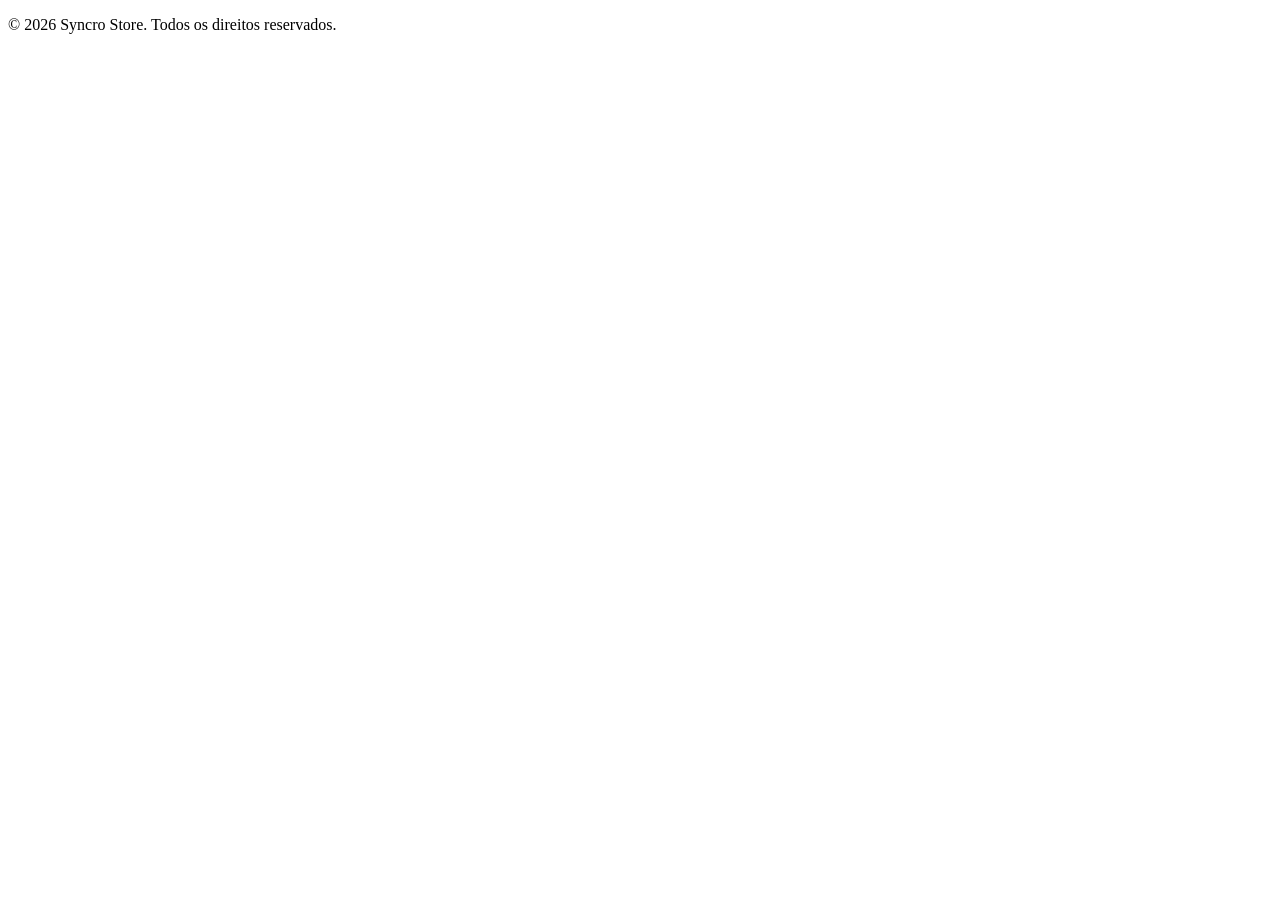
==== contato.html @ a51e1f82 "Update" ====
<!DOCTYPE html>
<html lang="en">
<head>
    <meta charset="UTF-8">
    <meta name="viewport" content="width=device-width, initial-scale=1.0">
    <title>Document</title>
</head>
<body>
    
    <footer>
        <p>&copy; 2026 <span>Syncro Store</span>. Todos os direitos reservados.</p>
    </footer>
</body>
</html>
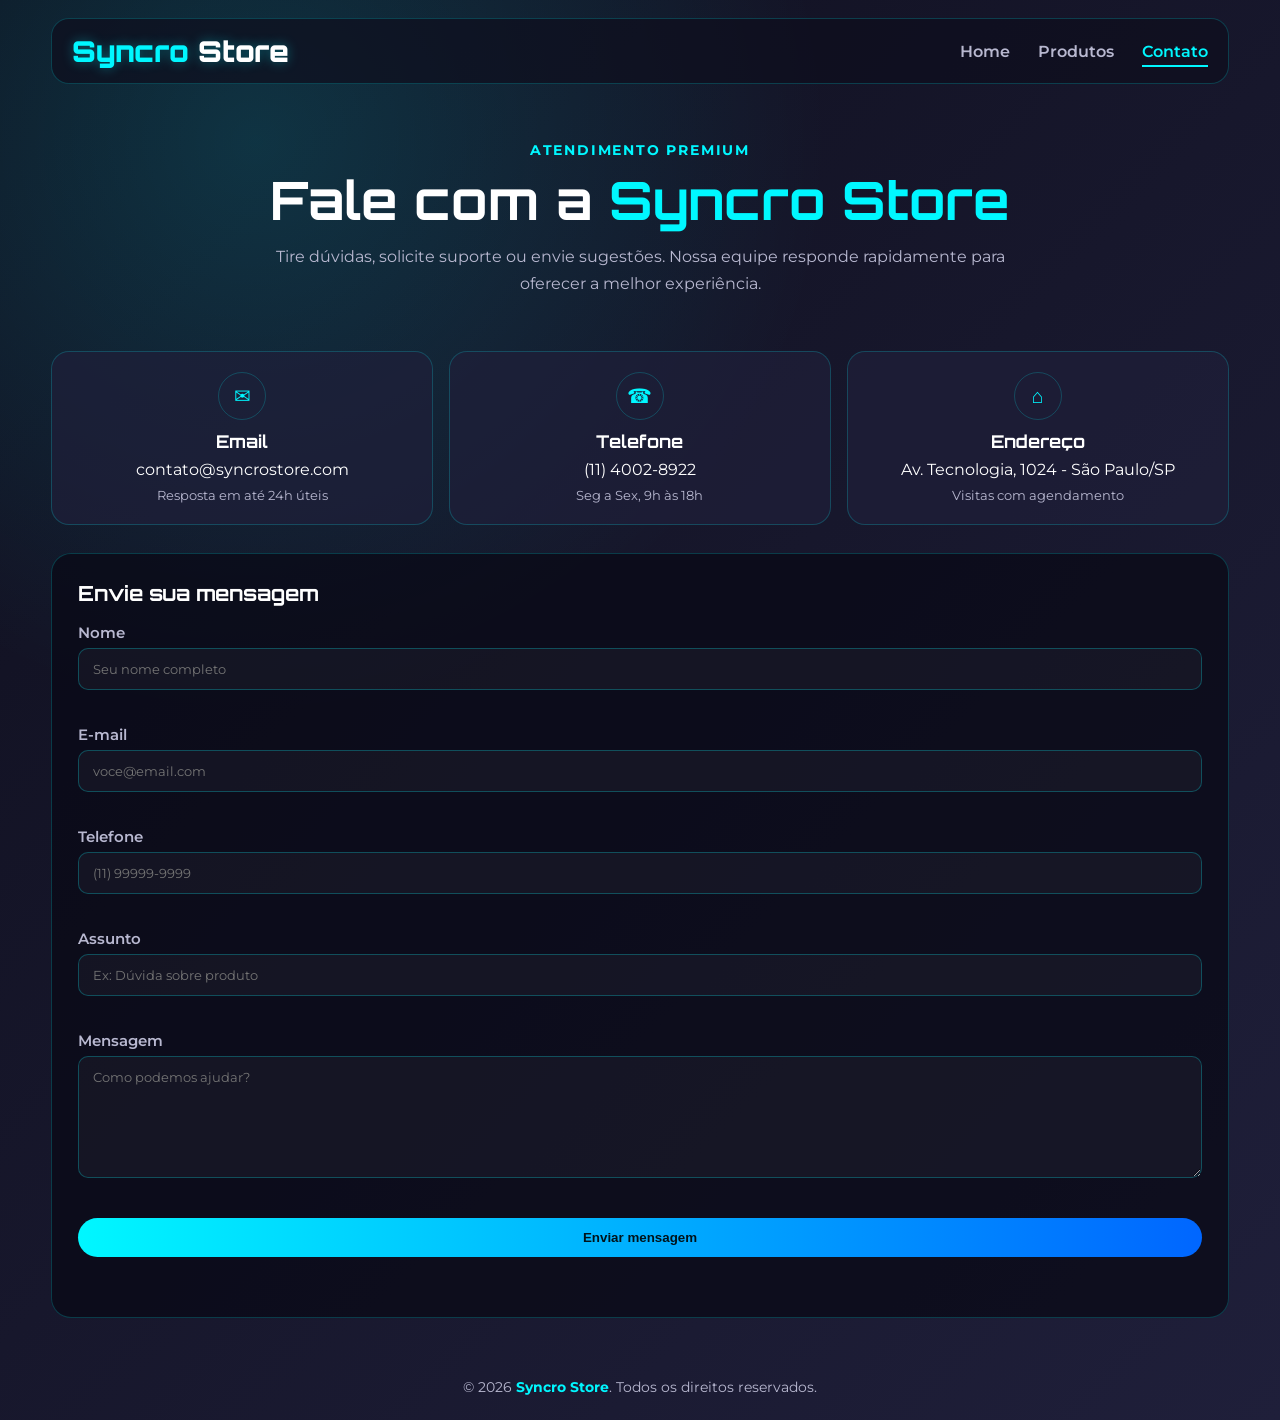
==== commit 6ff6cb13: "Update pág contato" ====
--- a/contato.html
+++ b/contato.html
@@ -1,14 +1,104 @@
 <!DOCTYPE html>
-<html lang="en">
+<html lang="pt-br">
 <head>
     <meta charset="UTF-8">
     <meta name="viewport" content="width=device-width, initial-scale=1.0">
-    <title>Document</title>
+    <meta name="theme-color" content="#0f0f1e">
+    <title>Contato | Syncro Store</title>
+
+    <link rel="preconnect" href="https://fonts.googleapis.com">
+    <link rel="preconnect" href="https://fonts.gstatic.com" crossorigin>
+    <link href="https://fonts.googleapis.com/css2?family=Montserrat:ital,wght@0,100..900;1,100..900&family=Orbitron:wght@400..900&display=swap" rel="stylesheet">
+
+    <link rel="stylesheet" href="./styles/contato.css">
 </head>
 <body>
-    
+    <header>
+        <a href="index.html" class="logo" id="logo">
+            <span>Syncro</span> Store
+        </a>
+        <nav>
+            <a href="index.html">Home</a>
+            <a href="produtos.html">Produtos</a>
+            <a href="contato.html" class="active-link">Contato</a>
+        </nav>
+    </header>
+
+    <main class="container">
+        <section class="hero">
+            <p class="hero-tag">Atendimento Premium</p>
+            <h1 class="hero-title">Fale com a <span>Syncro Store</span></h1>
+            <p class="hero-subtitle">
+                Tire dúvidas, solicite suporte ou envie sugestões. Nossa equipe responde rapidamente para oferecer a melhor experiência.
+            </p>
+        </section>
+
+        <section class="contact-grid">
+            <article class="contact-card">
+                <div class="card-icon">✉</div>
+                <h2>Email</h2>
+                <p>contato@syncrostore.com</p>
+                <small>Resposta em até 24h úteis</small>
+            </article>
+
+            <article class="contact-card">
+                <div class="card-icon">☎</div>
+                <h2>Telefone</h2>
+                <p>(11) 4002-8922</p>
+                <small>Seg a Sex, 9h às 18h</small>
+            </article>
+
+            <article class="contact-card">
+                <div class="card-icon">⌂</div>
+                <h2>Endereço</h2>
+                <p>Av. Tecnologia, 1024 - São Paulo/SP</p>
+                <small>Visitas com agendamento</small>
+            </article>
+        </section>
+
+        <section class="form-section">
+            <h2>Envie sua mensagem</h2>
+            <form id="contactForm" novalidate>
+                <div class="input-group">
+                    <label for="name">Nome</label>
+                    <input type="text" id="name" name="name" class="form-input" placeholder="Seu nome completo" required>
+                    <span class="error-message" data-error-for="name"></span>
+                </div>
+
+                <div class="input-group">
+                    <label for="email">E-mail</label>
+                    <input type="email" id="email" name="email" class="form-input" placeholder="voce@email.com" required>
+                    <span class="error-message" data-error-for="email"></span>
+                </div>
+
+                <div class="input-group">
+                    <label for="phone">Telefone</label>
+                    <input type="tel" id="phone" name="phone" class="form-input" placeholder="(11) 99999-9999" maxlength="15">
+                    <span class="error-message" data-error-for="phone"></span>
+                </div>
+
+                <div class="input-group">
+                    <label for="subject">Assunto</label>
+                    <input type="text" id="subject" name="subject" class="form-input" placeholder="Ex: Dúvida sobre produto" required>
+                    <span class="error-message" data-error-for="subject"></span>
+                </div>
+
+                <div class="input-group">
+                    <label for="message">Mensagem</label>
+                    <textarea id="message" name="message" class="form-textarea" rows="6" placeholder="Como podemos ajudar?" required></textarea>
+                    <span class="error-message" data-error-for="message"></span>
+                </div>
+
+                <button type="submit" class="btn-submit">Enviar mensagem</button>
+                <p id="formStatus" class="form-status" aria-live="polite"></p>
+            </form>
+        </section>
+    </main>
+
     <footer>
         <p>&copy; 2026 <span>Syncro Store</span>. Todos os direitos reservados.</p>
     </footer>
+
+    <script src="./scripts/contato.js"></script>
 </body>
-</html>+</html>
--- a/styles/contato.css
+++ b/styles/contato.css
@@ -0,0 +1,333 @@
+@charset "UTF-8";
+
+* {
+    margin: 0;
+    padding: 0;
+    box-sizing: border-box;
+}
+
+:root{
+    --bg-1: #0f0f1e;
+    --bg-2: #1f1f3a;
+    --accent: #00f7ff;
+    --accent-2: #0066ff;
+    --text: #ffffff;
+    --text-soft: #b8b8d0;
+    --card: rgba(31, 31, 58, 0.72);
+    --border: rgba(0, 247, 255, 0.2);
+    --danger: #ff5f7a;
+    --success: #5dffbf;
+}
+
+body {
+    font-family: "Montserrat", sans-serif;
+    background: radial-gradient(circle at 20% 10%, rgba(0, 247, 255, 0.15), transparent 35%),
+                linear-gradient(135deg, var(--bg-1) 0%, var(--bg-2) 100%);
+    color: var(--text);
+    min-height: 100vh;
+    opacity: 0;
+    animation: pageFade 0.8s ease forwards;
+}
+
+@keyframes pageFade {
+    from {
+        opacity: 0;
+        transform: translateY(12px);
+    }
+    to {
+        opacity: 1;
+        transform: translateY(0);
+    }
+}
+
+header {
+    position: sticky;
+    top: 0;
+    z-index: 15;
+    width: min(1200px, 92%);
+    margin: 18px auto 0;
+    padding: 14px 20px;
+    border: 1px solid var(--border);
+    border-radius: 18px;
+    background: rgba(15, 15, 30, 0.72);
+    backdrop-filter: blur(8px);
+    display: flex;
+    align-items: center;
+    justify-content: space-between;
+}
+
+.logo {
+    text-decoration: none;
+    color: var(--text);
+    font-size: 1.8rem;
+    font-weight: 900;
+    font-family: "Orbitron", sans-serif;
+    text-shadow: 0 0 12px rgba(0, 247, 255, 0.35);
+}
+
+.logo span {
+    color: var(--accent);
+}
+
+nav {
+    display: flex;
+    gap: 28px;
+}
+
+nav a {
+    text-decoration: none;
+    color: var(--text-soft);
+    font-weight: 600;
+    position: relative;
+    transition: color 0.25s ease;
+}
+
+nav a:hover,
+nav a.active-link {
+    color: var(--accent);
+}
+
+nav a::after {
+    content: "";
+    position: absolute;
+    left: 0;
+    bottom: -6px;
+    width: 0;
+    height: 2px;
+    background: var(--accent);
+    transition: width 0.3s ease;
+}
+
+nav a:hover::after,
+nav a.active-link::after {
+    width: 100%;
+}
+
+.container {
+    width: min(1200px, 92%);
+    margin: 30px auto 60px;
+    display: grid;
+    gap: 28px;
+}
+
+.hero {
+    text-align: center;
+    padding: 26px 14px;
+}
+
+.hero-tag {
+    display: inline-block;
+    color: var(--accent);
+    letter-spacing: 1.8px;
+    text-transform: uppercase;
+    font-size: 0.86rem;
+    font-weight: 700;
+    margin-bottom: 12px;
+}
+
+.hero-title {
+    font-family: "Orbitron", sans-serif;
+    font-size: clamp(2rem, 4.8vw, 3.3rem);
+    line-height: 1.15;
+    margin-bottom: 12px;
+}
+
+.hero-title span {
+    color: var(--accent);
+}
+
+.hero-subtitle {
+    max-width: 760px;
+    margin: 0 auto;
+    color: var(--text-soft);
+    line-height: 1.7;
+}
+
+.contact-grid {
+    display: grid;
+    grid-template-columns: repeat(3, minmax(0, 1fr));
+    gap: 16px;
+}
+
+.contact-card {
+    background: var(--card);
+    border: 1px solid var(--border);
+    border-radius: 18px;
+    padding: 20px;
+    text-align: center;
+    transition: transform 0.3s ease, box-shadow 0.3s ease;
+}
+
+.contact-card:hover {
+    transform: translateY(-4px);
+    box-shadow: 0 15px 28px rgba(0, 247, 255, 0.12);
+}
+
+.card-icon {
+    width: 48px;
+    height: 48px;
+    margin: 0 auto 10px;
+    border-radius: 50%;
+    border: 1px solid var(--border);
+    display: grid;
+    place-items: center;
+    font-size: 1.25rem;
+    color: var(--accent);
+}
+
+.contact-card h2 {
+    font-family: "Orbitron", sans-serif;
+    margin-bottom: 8px;
+    font-size: 1.1rem;
+}
+
+.contact-card p {
+    margin-bottom: 6px;
+}
+
+.contact-card small {
+    color: var(--text-soft);
+}
+
+.form-section {
+    background: rgba(10, 10, 23, 0.76);
+    border: 1px solid var(--border);
+    border-radius: 20px;
+    padding: 26px;
+}
+
+.form-section h2 {
+    font-family: "Orbitron", sans-serif;
+    margin-bottom: 18px;
+    font-size: 1.3rem;
+}
+
+#contactForm {
+    display: grid;
+    gap: 14px;
+}
+
+.input-group {
+    display: grid;
+    gap: 6px;
+}
+
+label {
+    font-size: 0.93rem;
+    font-weight: 600;
+    color: var(--text-soft);
+}
+
+.form-input,
+.form-textarea {
+    width: 100%;
+    border: 1px solid rgba(0, 247, 255, 0.25);
+    background: rgba(255, 255, 255, 0.04);
+    color: var(--text);
+    padding: 12px 14px;
+    border-radius: 10px;
+    outline: none;
+    transition: border-color 0.25s ease, box-shadow 0.25s ease;
+    font-family: inherit;
+}
+
+.form-input:focus,
+.form-textarea:focus {
+    border-color: var(--accent);
+    box-shadow: 0 0 0 3px rgba(0, 247, 255, 0.15);
+}
+
+.form-textarea {
+    resize: vertical;
+    min-height: 120px;
+}
+
+.form-input.is-invalid,
+.form-textarea.is-invalid {
+    border-color: var(--danger);
+    box-shadow: 0 0 0 3px rgba(255, 95, 122, 0.12);
+}
+
+.error-message {
+    min-height: 16px;
+    color: var(--danger);
+    font-size: 0.78rem;
+}
+
+.btn-submit {
+    margin-top: 4px;
+    border: none;
+    border-radius: 999px;
+    padding: 12px 18px;
+    font-weight: 700;
+    cursor: pointer;
+    color: #00131a;
+    background: linear-gradient(90deg, var(--accent), var(--accent-2));
+    transition: transform 0.25s ease, box-shadow 0.25s ease, opacity 0.25s ease;
+}
+
+.btn-submit:hover {
+    transform: translateY(-1px) scale(1.01);
+    box-shadow: 0 10px 24px rgba(0, 247, 255, 0.28);
+}
+
+.btn-submit:disabled {
+    opacity: 0.7;
+    cursor: not-allowed;
+}
+
+.form-status {
+    min-height: 20px;
+    font-size: 0.9rem;
+    color: var(--text-soft);
+}
+
+.form-status.success {
+    color: var(--success);
+}
+
+.form-status.error {
+    color: var(--danger);
+}
+
+footer {
+    width: min(1200px, 92%);
+    margin: 0 auto 24px;
+    text-align: center;
+    color: var(--text-soft);
+    font-size: 0.9rem;
+}
+
+footer span {
+    color: var(--accent);
+    font-weight: 700;
+}
+
+@media (max-width: 940px) {
+    header {
+        flex-direction: column;
+        gap: 10px;
+    }
+
+    nav {
+        gap: 16px;
+    }
+
+    .contact-grid {
+        grid-template-columns: 1fr;
+    }
+}
+
+@media (max-width: 560px) {
+    .form-section {
+        padding: 18px;
+    }
+
+    .logo {
+        font-size: 1.5rem;
+    }
+
+    nav a {
+        font-size: 0.92rem;
+    }
+}
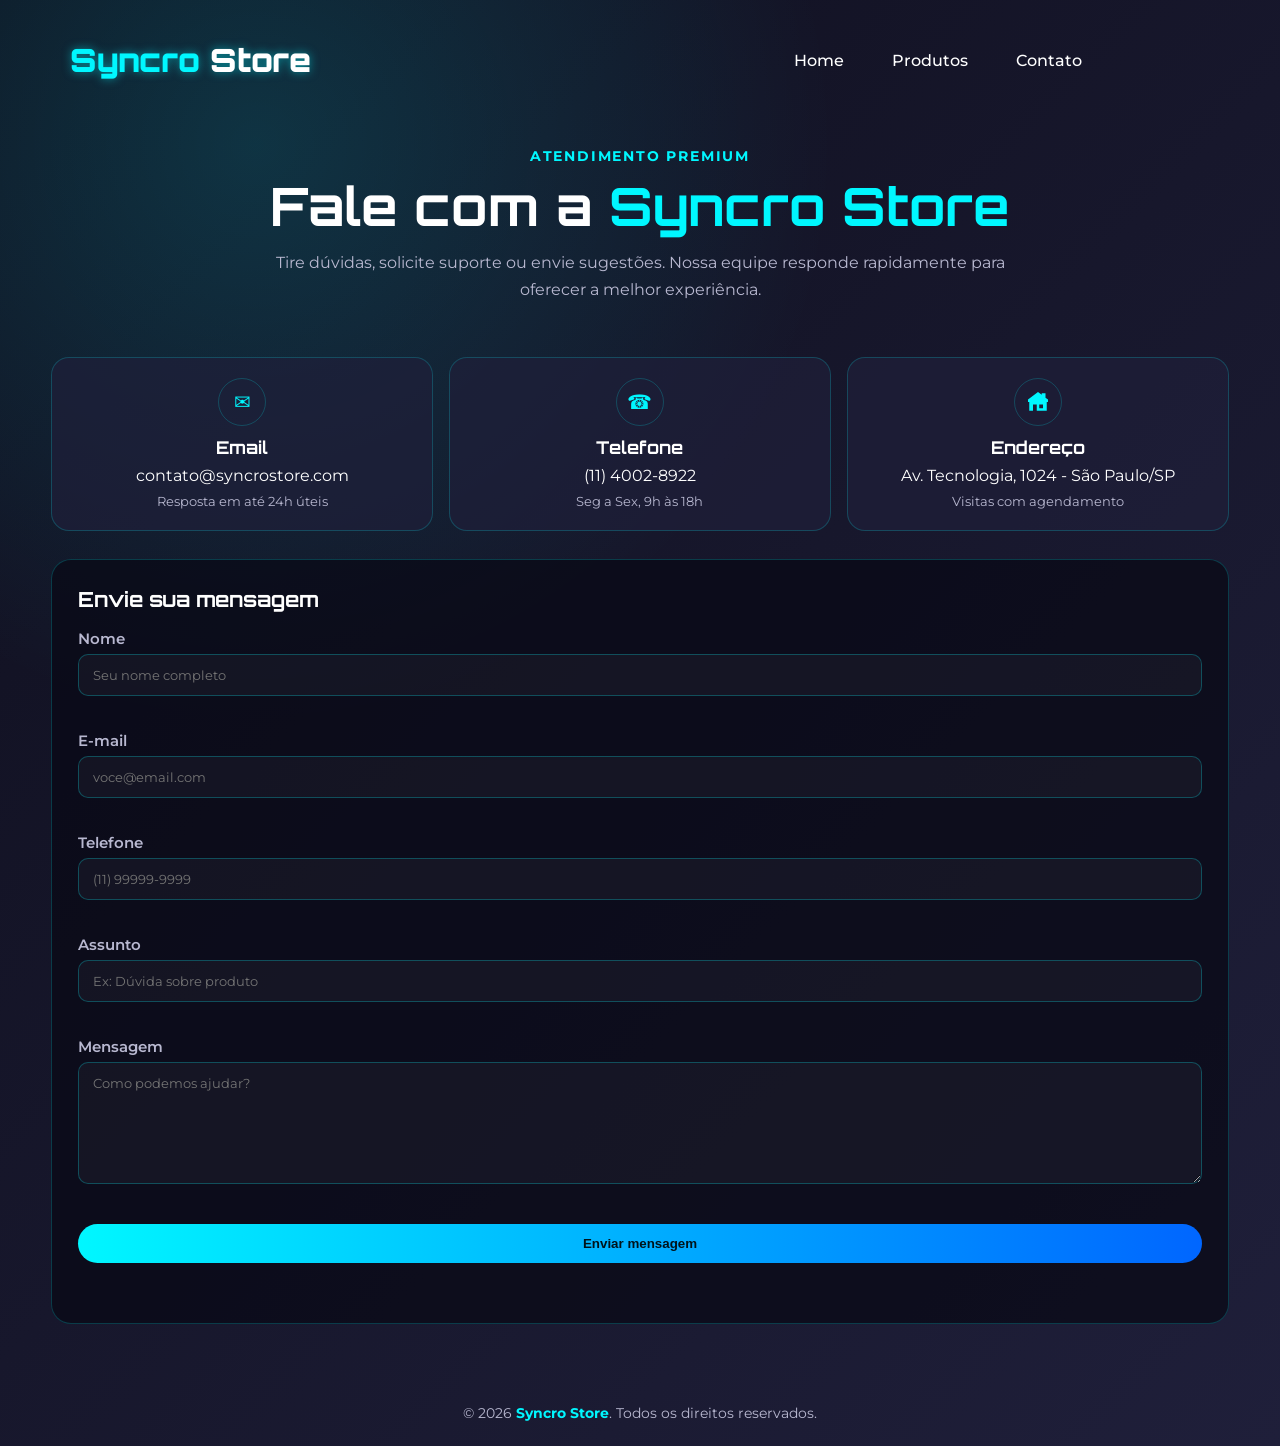
==== commit fbd6a7a1: "Update contato.css" ====
--- a/contato.html
+++ b/contato.html
@@ -49,7 +49,9 @@
             </article>
 
             <article class="contact-card">
-                <div class="card-icon">⌂</div>
+                <div class="card-icon">
+                    <svg width="20px" height="20px" viewBox="0 0 16 16" fill="none" xmlns="http://www.w3.org/2000/svg"><g id="SVGRepo_bgCarrier" stroke-width="0"></g><g id="SVGRepo_tracerCarrier" stroke-linecap="round" stroke-linejoin="round"></g><g id="SVGRepo_iconCarrier"> <path fill-rule="evenodd" clip-rule="evenodd" d="M8 0L0 6V8H1V15H4V10H7V15H15V8H16V6L14 4.5V1H11V2.25L8 0ZM9 10H12V13H9V10Z" fill="#00f7ff"></path> </g></svg>
+                </div>
                 <h2>Endereço</h2>
                 <p>Av. Tecnologia, 1024 - São Paulo/SP</p>
                 <small>Visitas com agendamento</small>
@@ -101,4 +103,4 @@
 
     <script src="./scripts/contato.js"></script>
 </body>
-</html>
+</html>
--- a/styles/contato.css
+++ b/styles/contato.css
@@ -26,7 +26,7 @@
     color: var(--text);
     min-height: 100vh;
     opacity: 0;
-    animation: pageFade 0.8s ease forwards;
+    animation: pageFade 0.9s ease forwards;
 }
 
 @keyframes pageFade {
@@ -41,28 +41,23 @@
 }
 
 header {
-    position: sticky;
+    position: fixed;
+    width: 90vw;
     top: 0;
+    padding: 20px 70px;
+    display: flex;
+    justify-content: space-between;
+    align-items: center;
     z-index: 15;
-    width: min(1200px, 92%);
-    margin: 18px auto 0;
-    padding: 14px 20px;
-    border: 1px solid var(--border);
-    border-radius: 18px;
-    background: rgba(15, 15, 30, 0.72);
-    backdrop-filter: blur(8px);
-    display: flex;
-    align-items: center;
-    justify-content: space-between;
 }
 
 .logo {
     text-decoration: none;
     color: var(--text);
-    font-size: 1.8rem;
+    font-size: 2rem;
     font-weight: 900;
     font-family: "Orbitron", sans-serif;
-    text-shadow: 0 0 12px rgba(0, 247, 255, 0.35);
+    text-shadow: 0 0 10px rgba(0, 247, 255, 0.5);
 }
 
 .logo span {
@@ -71,41 +66,39 @@
 
 nav {
     display: flex;
-    gap: 28px;
+    gap: 48px;
 }
 
 nav a {
     text-decoration: none;
-    color: var(--text-soft);
-    font-weight: 600;
+    color: inherit;
+    font-weight: 500;
     position: relative;
+    padding: 5px 0;
     transition: color 0.25s ease;
 }
 
-nav a:hover,
-nav a.active-link {
-    color: var(--accent);
-}
 
 nav a::after {
     content: "";
     position: absolute;
     left: 0;
-    bottom: -6px;
+    bottom: 0px;
     width: 0;
     height: 2px;
     background: var(--accent);
-    transition: width 0.3s ease;
-}
-
-nav a:hover::after,
-nav a.active-link::after {
+    transition: width 0.6s ease;
+}
+
+nav a:hover::after {
     width: 100%;
 }
 
 .container {
+    min-height: 100vh;
     width: min(1200px, 92%);
-    margin: 30px auto 60px;
+    margin: 20px auto 60px;
+    padding: 100px 0 20px;
     display: grid;
     gap: 28px;
 }
@@ -305,12 +298,18 @@
 
 @media (max-width: 940px) {
     header {
+        width: 94vw;
+        padding: 16px 24px;
         flex-direction: column;
         gap: 10px;
     }
 
     nav {
         gap: 16px;
+    }
+
+    .container {
+        margin-top: 150px;
     }
 
     .contact-grid {
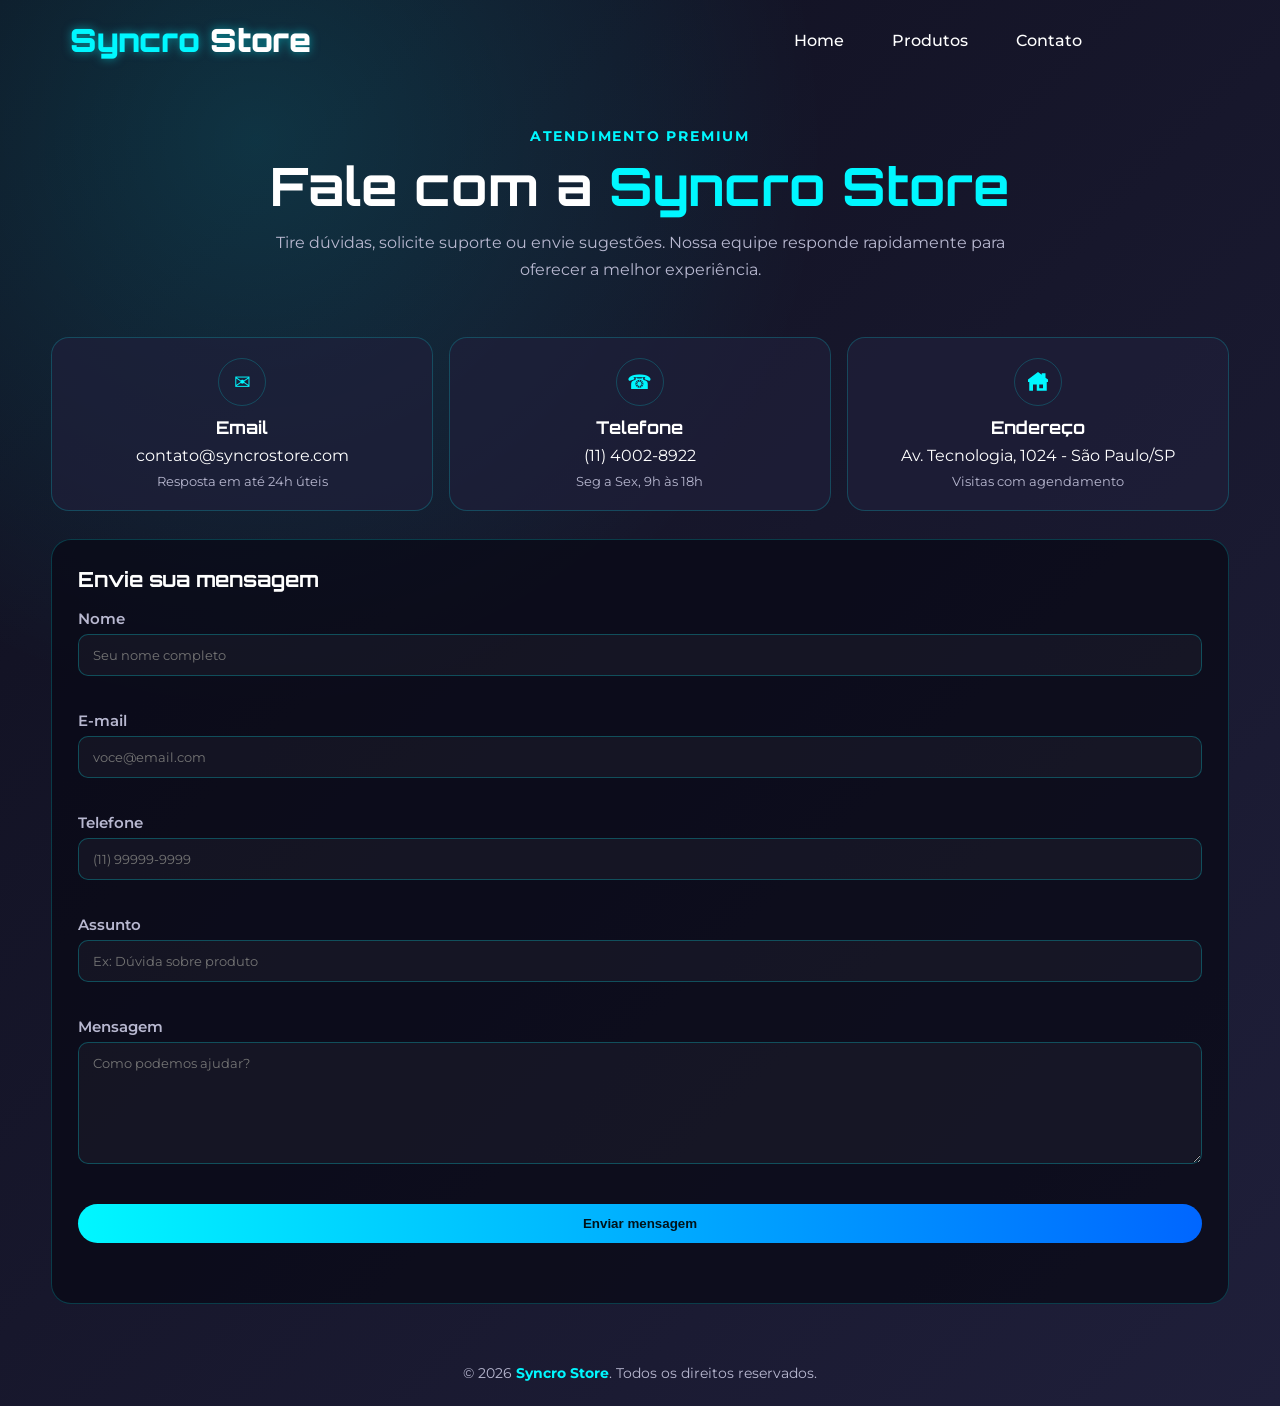
==== commit 38fccd1c: "Update Responsiviness" ====
--- a/contato.html
+++ b/contato.html
@@ -11,6 +11,7 @@
     <link href="https://fonts.googleapis.com/css2?family=Montserrat:ital,wght@0,100..900;1,100..900&family=Orbitron:wght@400..900&display=swap" rel="stylesheet">
 
     <link rel="stylesheet" href="./styles/contato.css">
+    <link rel="stylesheet" href="./styles/responsive.css">
 </head>
 <body>
     <header>
--- a/styles/contato.css
+++ b/styles/contato.css
@@ -97,7 +97,7 @@
 .container {
     min-height: 100vh;
     width: min(1200px, 92%);
-    margin: 20px auto 60px;
+    margin: 0px auto 40px;
     padding: 100px 0 20px;
     display: grid;
     gap: 28px;
--- a/styles/responsive.css
+++ b/styles/responsive.css
@@ -0,0 +1,458 @@
+/* Responsividade global (tablet e celular) */
+/* Mantém desktop inalterado ao atuar apenas por media queries */
+
+/* ===== TABLET ===== */
+@media (max-width: 1024px) {
+    body {
+        overflow-x: hidden;
+    }
+
+    header {
+        width: 100%;
+        padding: 16px 24px;
+        gap: 12px;
+        flex-wrap: wrap;
+        justify-content: center;
+    }
+
+    .logo {
+        font-size: 1.7rem;
+        padding-left: 0;
+        text-align: center;
+    }
+
+    header nav,
+    nav {
+        width: 100%;
+        display: flex;
+        justify-content: center;
+        flex-wrap: wrap;
+        gap: 18px;
+    }
+
+    .container {
+        width: 100%;
+    }
+
+    /* Home */
+    .list {
+        width: 92%;
+        padding-top: 86px;
+    }
+
+    .item {
+        gap: 24px;
+    }
+
+    .product-img img {
+        max-width: 92%;
+        max-height: 52%;
+    }
+
+    .content {
+        padding-right: 16px;
+    }
+
+    .product-name {
+        font-size: 3.1rem;
+    }
+
+    .product-description {
+        font-size: 1rem;
+        line-height: 1.5;
+    }
+
+    .arrows {
+        width: 96%;
+    }
+
+    .indicators {
+        bottom: 20px;
+    }
+
+    .numbers {
+        font-size: 2.3rem;
+    }
+
+    /* Produtos */
+    .products-hero {
+        padding: 6rem 1.5rem 1rem;
+        width: 100vw;
+        margin: 20px 0px;
+    }
+
+    .page-title {
+        font-size: 2.8rem;
+    }
+
+    .filters {
+        padding: 1.2rem 1rem;
+        gap: 0.65rem;
+    }
+
+    .products-grid {
+        grid-template-columns: repeat(2, minmax(0, 1fr));
+        padding: 1.4rem 1.4rem 2.5rem;
+        gap: 1.1rem;
+    }
+
+    .product-card {
+        padding: 1.35rem;
+    }
+
+    .card-img {
+        width: 165px;
+        height: 165px;
+    }
+
+    /* Contato */
+    .hero {
+        padding: 18px 10px;
+    }
+
+    .hero-subtitle {
+        font-size: 0.98rem;
+    }
+
+    .contact-grid {
+        grid-template-columns: repeat(2, minmax(0, 1fr));
+    }
+
+    .form-section {
+        padding: 22px;
+    }
+}
+
+@media (max-width: 940px) {
+    .container {
+        margin-top: 0px;
+    }
+
+    .contact-grid {
+        grid-template-columns: 1fr;
+    }
+}
+
+
+/* ===== CELULAR ===== */
+@media (max-width: 768px) {
+    header {
+        position: fixed;
+        padding: 12px 12px;
+        flex-direction: column;
+        align-items: center;
+        gap: 8px;
+    }
+
+    .logo {
+        font-size: 1.35rem;
+    }
+
+    header nav,
+    nav {
+        gap: 10px;
+    }
+
+    header nav a,
+    nav a {
+        font-size: 0.9rem;
+        padding: 4px 0;
+    }
+
+    /* Home */
+    .container {
+        height: 100vh;
+    }
+
+    .list {
+        width: 94%;
+        height: 100%;
+        padding-top: 130px;
+    }
+
+    .item {
+        flex-direction: column;
+        justify-content: flex-start;
+        align-items: center;
+        inset: 0;
+        padding-top: 8px;
+    }
+
+    .product-img {
+        width: 100%;
+        height: 32%;
+    }
+
+    .product-img img {
+        max-height: 96%;
+        max-width: 74%;
+    }
+
+    .content {
+        width: 100%;
+        align-items: center;
+        text-align: center;
+        padding: 0 8px 70px;
+    }
+
+    .product-tag {
+        font-size: 0.8rem;
+        margin-bottom: 8px;
+    }
+
+    .product-name {
+        font-size: 2rem;
+        margin-bottom: 12px;
+    }
+
+    .product-description {
+        font-size: 0.92rem;
+        line-height: 1.45;
+        margin-bottom: 16px;
+        max-width: 95%;
+    }
+
+    .btn {
+        width: 100%;
+        max-width: 230px;
+        font-size: 0.9rem;
+    }
+
+    .arrows {
+        top: auto;
+        bottom: 88px;
+        width: 92%;
+        transform: translateX(-50%);
+    }
+
+    .arrow-btn {
+        width: 40px;
+        height: 40px;
+    }
+
+    .indicators {
+        bottom: 18px;
+        gap: 8px;
+    }
+
+    .numbers {
+        font-size: 1.5rem;
+    }
+
+    .dot {
+        width: 24px;
+    }
+
+    .circle:nth-child(1),
+    .circle:nth-child(2),
+    .circle:nth-child(3),
+    .circle:nth-child(4) {
+        transform: scale(0.8);
+    }
+
+    /* Produtos */
+    body {
+        position: static;
+    }
+
+    .products-hero {
+        padding: 1rem 1rem 1rem;
+    }
+
+    .page-title {
+        font-size: 2rem;
+    }
+
+    .page-subtitle {
+        font-size: 0.95rem;
+    }
+
+    .filters {
+        padding: 0.9rem 0.8rem;
+        gap: 0.55rem;
+    }
+
+    .filter-btn {
+        font-size: 0.75rem;
+        padding: 0.5rem 0.9rem;
+    }
+
+    .products-grid {
+        grid-template-columns: 1fr;
+        padding: 1rem 1rem 2rem;
+        gap: 1rem;
+    }
+
+    .product-card {
+        border-radius: 16px;
+        padding: 1.1rem;
+    }
+
+    .card-img {
+        width: 140px;
+        height: 140px;
+    }
+
+    .btn-pulse {
+        width: 100%;
+        max-width: 220px;
+    }
+
+    /* Contato */
+    .container {
+        width: min(1200px, 95%);
+        margin: 0 auto 26px;
+        padding-top: 90px;
+    }
+
+    .hero-title {
+        font-size: 1.85rem;
+    }
+
+    .hero-subtitle {
+        font-size: 0.92rem;
+        line-height: 1.55;
+    }
+
+    .contact-grid {
+        grid-template-columns: 1fr;
+        gap: 12px;
+    }
+
+    .contact-card {
+        padding: 16px;
+    }
+
+    .form-section {
+        padding: 16px;
+        border-radius: 14px;
+    }
+
+    .form-section h2 {
+        font-size: 1.1rem;
+    }
+
+    .btn-submit {
+        width: 100%;
+    }
+
+    footer {
+        width: 95%;
+        font-size: 0.83rem;
+    }
+}
+
+/* ===== CELULAR PEQUENO ===== */
+@media (max-width: 480px) {
+    .logo {
+        font-size: 1.15rem;
+    }
+
+    header nav,
+    nav {
+        gap: 8px;
+    }
+
+    header nav a,
+    nav a {
+        font-size: 0.82rem;
+    }
+
+    /* Home */
+    .list {
+        padding-top: 120px;
+    }
+
+    .product-img {
+        height: 30%;
+    }
+
+    .product-img img {
+        max-width: 68%;
+    }
+
+    .product-name {
+        font-size: 1.55rem;
+    }
+
+    .product-description {
+        font-size: 0.84rem;
+        margin-bottom: 12px;
+    }
+
+    .btn {
+        font-size: 0.82rem;
+        padding: 10px 12px;
+    }
+
+    .arrows {
+        bottom: 82px;
+    }
+
+    .arrow-btn {
+        width: 36px;
+        height: 36px;
+    }
+
+    .numbers {
+        font-size: 1.2rem;
+    }
+
+    .dot {
+        width: 18px;
+        height: 3px;
+    }
+
+    /* Produtos */
+    .products-hero {
+        padding-top: 8px;
+    }
+
+    .page-title {
+        font-size: 1.65rem;
+    }
+
+    .page-subtitle {
+        font-size: 0.87rem;
+    }
+
+    .filter-btn {
+        width: 100%;
+        max-width: 250px;
+    }
+
+    .card-img {
+        width: 122px;
+        height: 122px;
+    }
+
+    .card-category {
+        font-size: 0.7rem;
+        letter-spacing: 1.2px;
+    }
+
+    /* Contato */
+    .hero-tag {
+        font-size: 0.74rem;
+        letter-spacing: 1.4px;
+    }
+
+    .hero-title {
+        font-size: 1.55rem;
+    }
+
+    .hero-subtitle {
+        font-size: 0.86rem;
+    }
+
+    .form-input,
+    .form-textarea {
+        padding: 10px 11px;
+        font-size: 0.9rem;
+    }
+
+    .btn-submit {
+        padding: 11px 14px;
+        font-size: 0.9rem;
+    }
+}
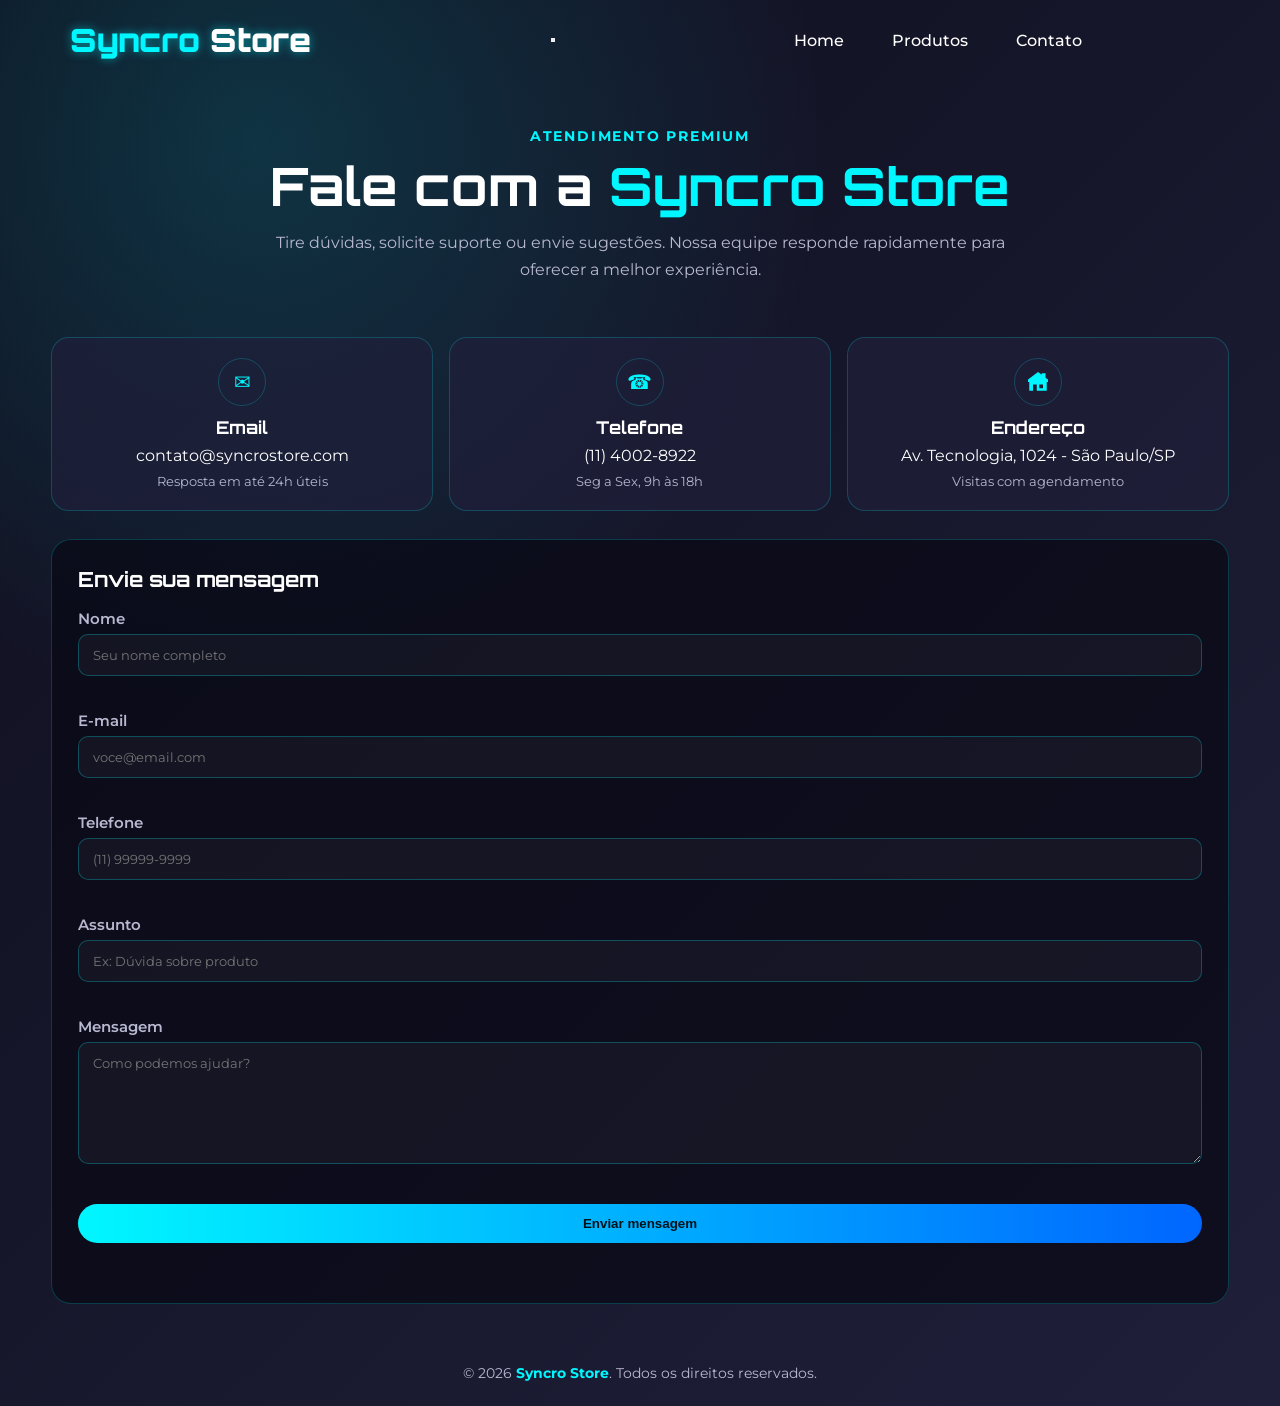
==== commit 1680d422: "Update Menu hamburguer" ====
--- a/contato.html
+++ b/contato.html
@@ -18,7 +18,12 @@
         <a href="index.html" class="logo" id="logo">
             <span>Syncro</span> Store
         </a>
-        <nav>
+        <button class="menu-toggle" type="button" aria-label="Abrir menu" aria-expanded="false" aria-controls="main-nav">
+            <span></span>
+            <span></span>
+            <span></span>
+        </button>
+        <nav id="main-nav">
             <a href="index.html">Home</a>
             <a href="produtos.html">Produtos</a>
             <a href="contato.html" class="active-link">Contato</a>
--- a/styles/responsive.css
+++ b/styles/responsive.css
@@ -12,22 +12,99 @@
         padding: 16px 24px;
         gap: 12px;
         flex-wrap: wrap;
-        justify-content: center;
+        justify-content: space-between;
+        align-items: center;
     }
 
     .logo {
         font-size: 1.7rem;
         padding-left: 0;
-        text-align: center;
+        text-align: left;
+    }
+
+    .menu-toggle {
+        width: 44px;
+        height: 44px;
+        border: 1px solid rgba(0, 247, 255, 0.35);
+        background: rgba(15, 15, 30, 0.9);
+        border-radius: 10px;
+        display: flex;
+        flex-direction: column;
+        justify-content: center;
+        align-items: center;
+        gap: 5px;
+        cursor: pointer;
+        z-index: 30;
+    }
+
+    .menu-toggle span {
+        width: 20px;
+        height: 2px;
+        background: #00f7ff;
+        border-radius: 2px;
+        transition: transform 0.3s ease, opacity 0.3s ease;
+    }
+
+    body.menu-open .menu-toggle span:nth-child(1) {
+        transform: translateY(7px) rotate(45deg);
+    }
+
+    body.menu-open .menu-toggle span:nth-child(2) {
+        opacity: 0;
+    }
+
+    body.menu-open .menu-toggle span:nth-child(3) {
+        transform: translateY(-7px) rotate(-45deg);
     }
 
     header nav,
     nav {
         width: 100%;
         display: flex;
+        flex-direction: column;
+        align-items: center;
         justify-content: center;
-        flex-wrap: wrap;
-        gap: 18px;
+        flex-wrap: nowrap;
+        gap: 14px;
+        max-height: 0;
+        overflow: hidden;
+        opacity: 0;
+        pointer-events: none;
+        transition: max-height 0.35s ease, opacity 0.25s ease;
+    }
+
+    body.menu-open header nav,
+    body.menu-open nav {
+        max-height: 240px;
+        opacity: 1;
+        pointer-events: auto;
+        margin-top: 8px;
+    }
+
+    body.menu-open::before {
+        content: "";
+        position: fixed;
+        inset: 0;
+        background: rgba(7, 10, 20, 0.45);
+        backdrop-filter: blur(6px);
+        -webkit-backdrop-filter: blur(6px);
+        z-index: 20;
+        pointer-events: none;
+    }
+
+    body.menu-open header {
+        z-index: 30;
+    }
+
+    header nav a,
+    nav a {
+        width: 100%;
+        max-width: 300px;
+        text-align: center;
+        padding: 10px 12px;
+        border-radius: 10px;
+        background: rgba(0, 247, 255, 0.08);
+        border: 1px solid rgba(0, 247, 255, 0.15);
     }
 
     .container {
@@ -139,13 +216,18 @@
     header {
         position: fixed;
         padding: 12px 12px;
-        flex-direction: column;
+        flex-direction: row;
         align-items: center;
         gap: 8px;
     }
 
     .logo {
         font-size: 1.35rem;
+    }
+
+    .menu-toggle {
+        width: 40px;
+        height: 40px;
     }
 
     header nav,
@@ -153,10 +235,15 @@
         gap: 10px;
     }
 
+    body.menu-open header nav,
+    body.menu-open nav {
+        max-height: 280px;
+    }
+
     header nav a,
     nav a {
         font-size: 0.9rem;
-        padding: 4px 0;
+        padding: 10px 12px;
     }
 
     /* Home */
@@ -348,6 +435,11 @@
         font-size: 1.15rem;
     }
 
+    .menu-toggle {
+        width: 38px;
+        height: 38px;
+    }
+
     header nav,
     nav {
         gap: 8px;
